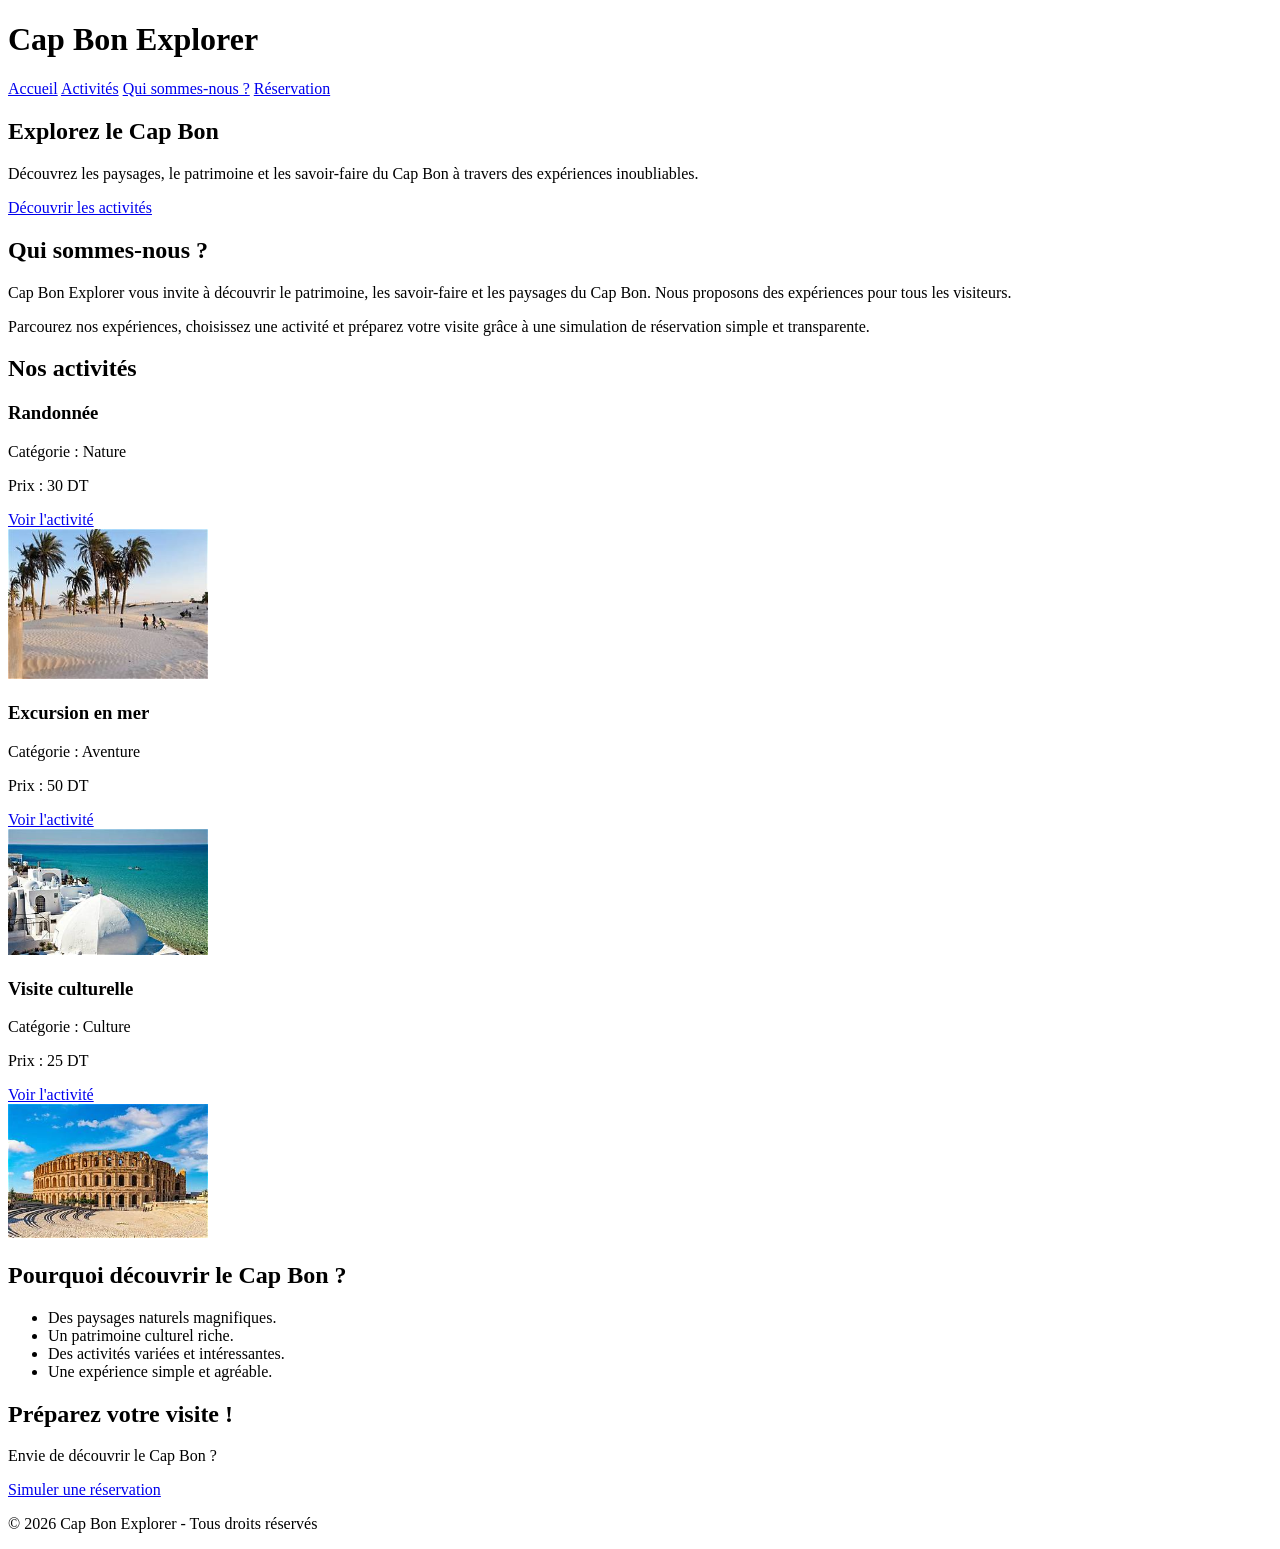
==== index.html @ 195fa639 "Premiere version du TP Bootstrap 5" ====
<!DOCTYPE html>
<html lang="en">
  <head>
    <meta charset="UTF-8" />
    <meta http-equiv="X-UA-Compatible" content="IE=edge" />
    <meta name="viewport" content="width=device-width, initial-scale=1.0" />
    <title>Cap Bon Explorer</title>
  </head>
  <body>
    <header>
      <h1>Cap Bon Explorer</h1>

      <nav>
        <a href="index.html">Accueil</a>
        <a href="#activites">Activités</a>
        <a href="#apropos">Qui sommes-nous ?</a>
        <a href="reservation.html">Réservation</a>
      </nav>
    </header>
    <section>
      <h2>Explorez le Cap Bon</h2>

      <p>
        Découvrez les paysages, le patrimoine et les savoir-faire du Cap Bon à
        travers des expériences inoubliables.
      </p>

      <a href="#activites">Découvrir les activités</a>
    </section>
    <section id="apropos">
      <h2>Qui sommes-nous ?</h2>

      <p>
        Cap Bon Explorer vous invite à découvrir le patrimoine, les savoir-faire
        et les paysages du Cap Bon. Nous proposons des expériences pour tous les
        visiteurs.
      </p>

      <p>
        Parcourez nos expériences, choisissez une activité et préparez votre
        visite grâce à une simulation de réservation simple et transparente.
      </p>
    </section>
    <section id="activites">
      <h2>Nos activités</h2>

      <div>
        <h3>Randonnée</h3>
        <p>Catégorie : Nature</p>
        <p>Prix : 30 DT</p>
        <a href="reservation.html">Voir l'activité</a>
      </div>

      <div>
        <img src="image5.jpg" alt="" width="200" />
        <h3>Excursion en mer</h3>
        <p>Catégorie : Aventure</p>
        <p>Prix : 50 DT</p>
        <a href="reservation.html">Voir l'activité</a>
      </div>

      <div>
        <img src="image1.jpg" alt="" width="200" />
        <h3>Visite culturelle</h3>
        <p>Catégorie : Culture</p>
        <p>Prix : 25 DT</p>
        <a href="reservation.html">Voir l'activité</a><br>
        <img src="image4.jpg" alt="" width="200" />
      </div>
    </section>
    <section>
      <h2>Pourquoi découvrir le Cap Bon ?</h2>

      <ul>
        <li>Des paysages naturels magnifiques.</li>
        <li>Un patrimoine culturel riche.</li>
        <li>Des activités variées et intéressantes.</li>
        <li>Une expérience simple et agréable.</li>
      </ul>
    </section>
    <section>
      <h2>Préparez votre visite !</h2>

      <p>Envie de découvrir le Cap Bon ?</p>

      <a href="reservation.html">Simuler une réservation</a>
    </section>
    <footer>
      <p>© 2026 Cap Bon Explorer - Tous droits réservés</p>
    </footer>
  </body>
</html>
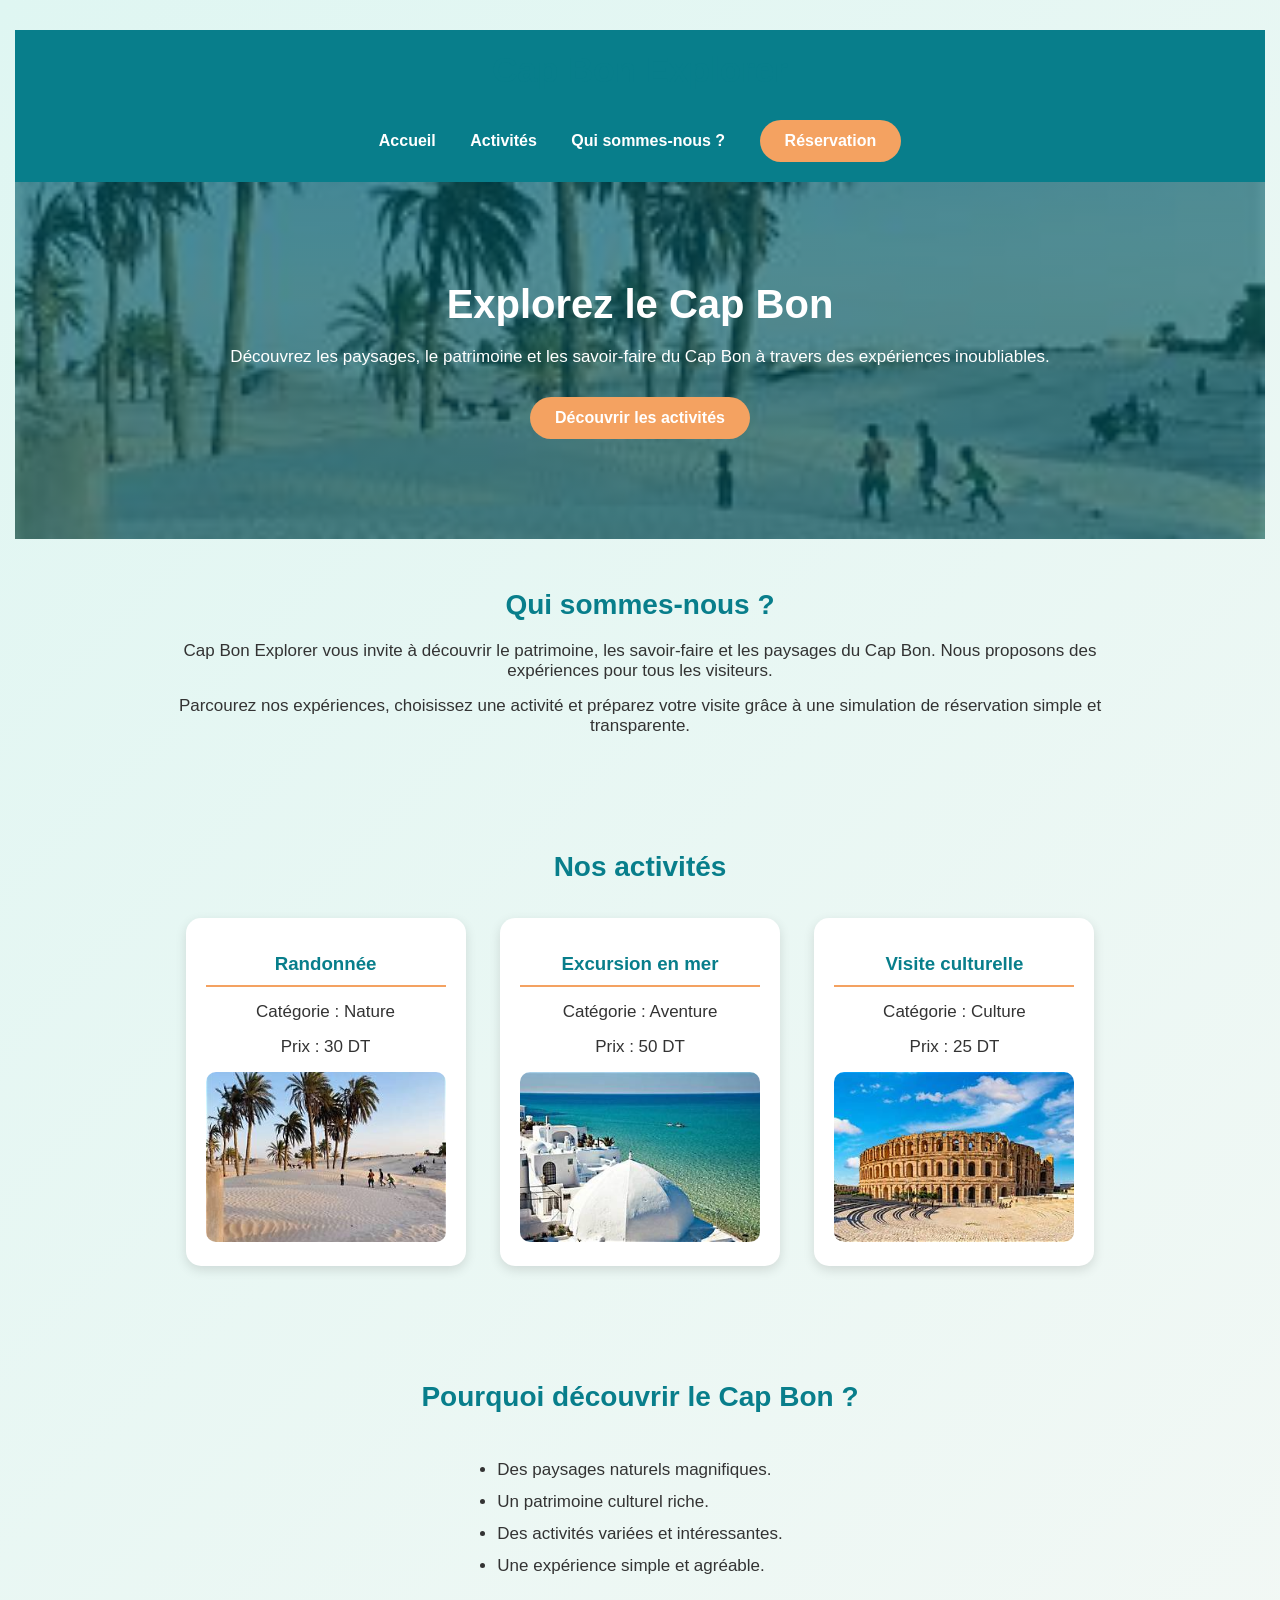
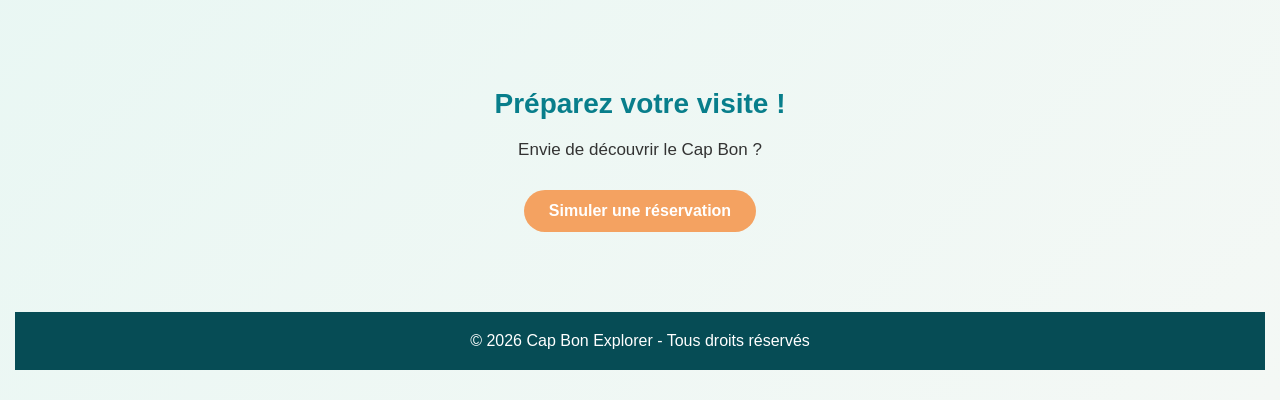
==== commit 1c01ccbb: "final push" ====
--- a/index.html
+++ b/index.html
@@ -5,6 +5,7 @@
     <meta http-equiv="X-UA-Compatible" content="IE=edge" />
     <meta name="viewport" content="width=device-width, initial-scale=1.0" />
     <title>Cap Bon Explorer</title>
+    <link rel="stylesheet" href="style.css" />
   </head>
   <body>
     <header>
@@ -48,23 +49,20 @@
         <h3>Randonnée</h3>
         <p>Catégorie : Nature</p>
         <p>Prix : 30 DT</p>
-        <a href="reservation.html">Voir l'activité</a>
+        <img src="image5.jpg" alt="" width="200" />
       </div>
 
       <div>
-        <img src="image5.jpg" alt="" width="200" />
         <h3>Excursion en mer</h3>
         <p>Catégorie : Aventure</p>
         <p>Prix : 50 DT</p>
-        <a href="reservation.html">Voir l'activité</a>
+        <img src="image1.jpg" alt="" width="200" />
       </div>
 
       <div>
-        <img src="image1.jpg" alt="" width="200" />
         <h3>Visite culturelle</h3>
         <p>Catégorie : Culture</p>
         <p>Prix : 25 DT</p>
-        <a href="reservation.html">Voir l'activité</a><br>
         <img src="image4.jpg" alt="" width="200" />
       </div>
     </section>
--- a/style.css
+++ b/style.css
@@ -0,0 +1,307 @@
+
+header {
+    background-color: #087e8b;
+    color: white;
+    padding: 20px;
+    text-align: center;
+}
+
+header h1 {
+    font-size: 35px;
+    margin-bottom: 15px;
+}
+
+/* MENU */
+nav {
+    margin-top: 15px;
+}
+
+nav a {
+    color: white;
+    text-decoration: none;
+    margin: 0 15px;
+    font-weight: bold;
+    transition: 0.3s;
+}
+
+nav a:hover {
+    color: #ffd166;
+}
+section {
+    padding: 50px 10%;
+    text-align: center;
+}
+
+section h2 {
+    color: #087e8b;
+    font-size: 28px;
+    margin-bottom: 20px;
+}
+
+section p {
+    font-size: 17px;
+    margin-bottom: 15px;
+}
+
+section:first-of-type {
+    background: linear-gradient(
+        rgba(0, 90, 100, 0.65),
+        rgba(0, 90, 100, 0.65)
+    ),
+    url("image5.jpg");
+
+    background-size: cover;
+    background-position: center;
+    color: white;
+    padding: 100px 10%;
+}
+
+section:first-of-type h2 {
+    color: white;
+    font-size: 40px;
+}
+
+a[href="reservation.html"],
+section:first-of-type a {
+    display: inline-block;
+    background-color: #f4a261;
+    color: white;
+    padding: 12px 25px;
+    border-radius: 25px;
+    text-decoration: none;
+    font-weight: bold;
+    margin-top: 15px;
+    transition: 0.3s;
+}
+
+a[href="reservation.html"]:hover,
+section:first-of-type a:hover {
+    background-color: #e76f51;
+    transform: scale(1.05);
+}
+
+/* ACTIVITES */
+#activites div {
+    display: inline-block;
+    background-color: white;
+    width: 280px;
+    margin: 15px;
+    padding: 20px;
+    border-radius: 15px;
+    box-shadow: 0 4px 12px rgba(0, 0, 0, 0.12);
+    transition: 0.3s;
+    vertical-align: top;
+}
+
+#activites div:hover {
+    transform: translateY(-8px);
+}
+
+#activites h3 {
+    color: #087e8b;
+    margin: 15px 0;
+}
+
+#activites img {
+    width: 100%;
+    height: 170px;
+    object-fit: cover;
+    border-radius: 10px;
+}
+ul {
+    display: inline-block;
+    text-align: left;
+    margin-top: 15px;
+}
+
+li {
+    margin: 12px 0;
+    font-size: 17px;
+}
+footer {
+    background-color: #064c55;
+    color: white;
+    text-align: center;
+    padding: 20px;
+    margin-top: 30px;
+}
+@media (max-width: 600px) {
+    header h1 {
+        font-size: 26px;
+    }
+
+    nav a {
+        display: block;
+        margin: 10px;
+    }
+
+    section {
+        padding: 35px 5%;
+    }
+
+    section:first-of-type h2 {
+        font-size: 30px;
+    }
+
+    #activites div {
+        width: 90%;
+    }
+}
+
+/* GENERAL */
+* {
+    margin: 0;
+    padding: 0;
+    box-sizing: border-box;
+}
+
+body {
+    font-family: Arial, sans-serif;
+    background: linear-gradient(135deg, #dff6f2, #f4f8f5);
+    color: #333;
+    padding: 30px 15px;
+}
+
+.container {
+    max-width: 750px;
+    margin: 30px auto;
+    background-color: white;
+    padding: 35px;
+    border-radius: 18px;
+    box-shadow: 0 5px 25px rgba(0, 0, 0, 0.12);
+}
+h1 {
+    color: #087e8b;
+    font-size: 32px;
+    text-align: center;
+    margin-bottom: 30px;
+}
+h3 {
+    color: #087e8b;
+    border-bottom: 2px solid #f4a261;
+    padding-bottom: 10px;
+    margin-top: 25px;
+    margin-bottom: 20px;
+}
+
+h4 {
+    color: #087e8b;
+    font-size: 23px;
+    margin-top: 15px;
+}
+
+label {
+    display: block;
+    font-weight: bold;
+    margin-top: 15px;
+    margin-bottom: 7px;
+    color: #444;
+}
+
+.form-control {
+    width: 100%;
+    padding: 12px;
+    border: 1px solid #ccc;
+    border-radius: 8px;
+    font-size: 15px;
+    background-color: #fafafa;
+    transition: 0.3s;
+}
+
+.form-control:focus {
+    outline: none;
+    border-color: #087e8b;
+    box-shadow: 0 0 5px rgba(8, 126, 139, 0.3);
+    background-color: white;
+}
+
+textarea.form-control {
+    height: 100px;
+    resize: vertical;
+}
+
+input[type="checkbox"] {
+    accent-color: #087e8b;
+    width: 17px;
+    height: 17px;
+    margin-top: 20px;
+    cursor: pointer;
+}
+
+input[type="checkbox"] + label {
+    display: inline;
+    font-weight: normal;
+    margin-left: 5px;
+}
+
+button {
+    padding: 12px 20px;
+    border: none;
+    border-radius: 8px;
+    color: white;
+    font-size: 14px;
+    font-weight: bold;
+    cursor: pointer;
+    margin: 8px 5px 0 0;
+    transition: 0.3s;
+}
+
+.btn-primary {
+    background-color: #087e8b;
+}
+
+.btn-success {
+    background-color: #2a9d65;
+}
+
+.btn-danger {
+    background-color: #e76f51;
+}
+
+button:hover {
+    opacity: 0.85;
+    transform: translateY(-2px);
+}
+.text-danger {
+    color: #dc3545;
+    font-weight: bold;
+    margin-top: 15px;
+}
+.alert-info {
+    background-color: #e3f5f5;
+    border-left: 5px solid #087e8b;
+    padding: 25px;
+    border-radius: 10px;
+    margin-top: 20px;
+}
+
+.alert-info h3 {
+    margin-top: 0;
+}
+
+.alert-info p {
+    margin: 12px 0;
+    font-size: 16px;
+}
+
+#total {
+    color: #e76f51;
+    font-size: 25px;
+    font-weight: bold;
+}
+
+@media (max-width: 600px) {
+    .container {
+        padding: 20px;
+        margin: 10px auto;
+    }
+
+    h1 {
+        font-size: 25px;
+    }
+
+    button {
+        width: 100%;
+        margin: 8px 0;
+    }
+}
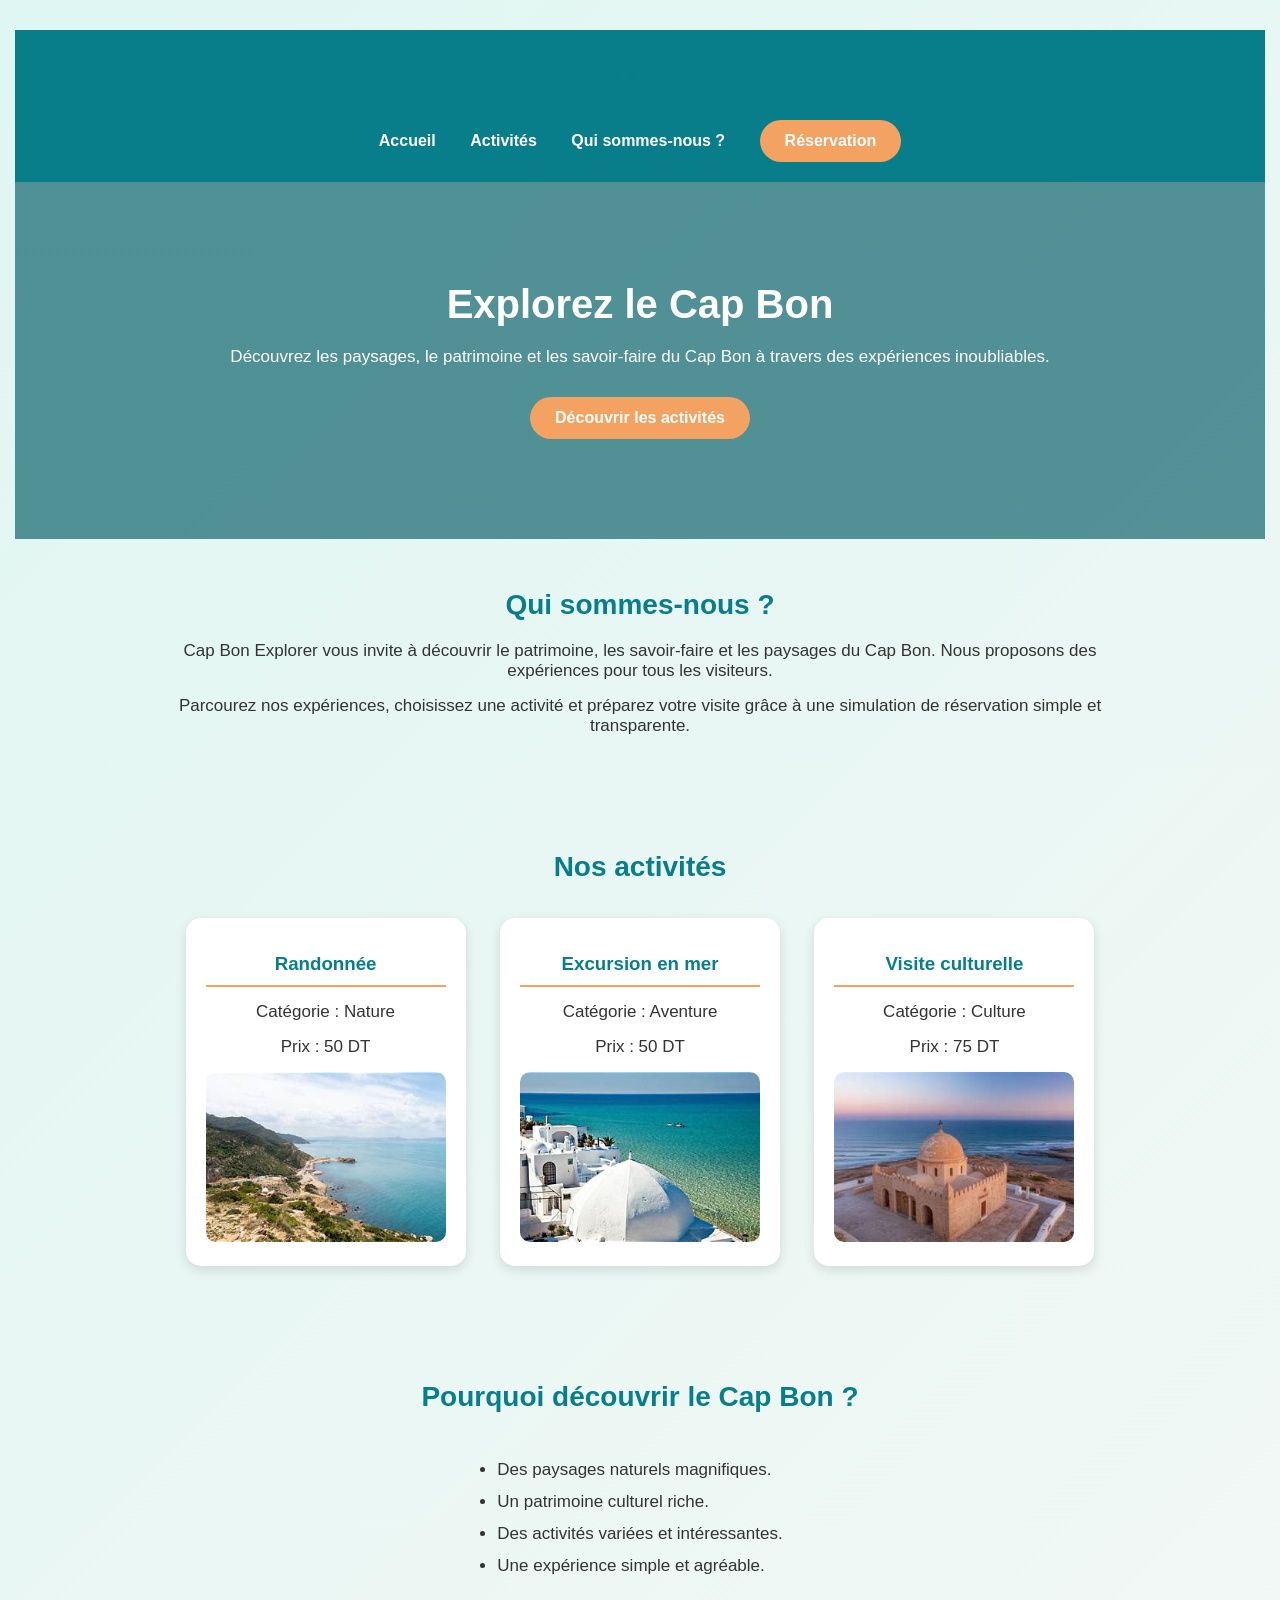
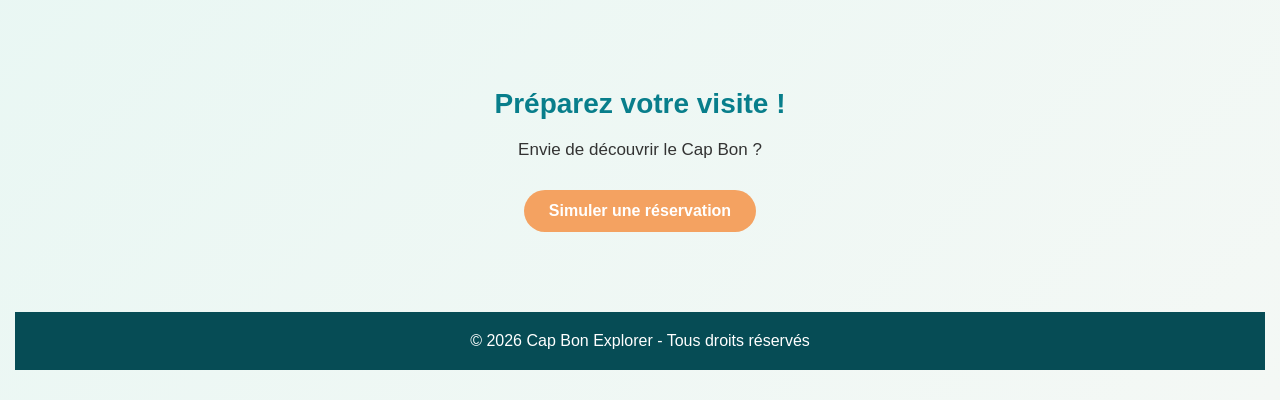
==== commit d62f0c55: "final push" ====
--- a/index.html
+++ b/index.html
@@ -48,8 +48,8 @@
       <div>
         <h3>Randonnée</h3>
         <p>Catégorie : Nature</p>
-        <p>Prix : 30 DT</p>
-        <img src="image5.jpg" alt="" width="200" />
+        <p>Prix : 50 DT</p>
+        <img src="image55.jpg" alt="" width="200" />
       </div>
 
       <div>
@@ -62,8 +62,8 @@
       <div>
         <h3>Visite culturelle</h3>
         <p>Catégorie : Culture</p>
-        <p>Prix : 25 DT</p>
-        <img src="image4.jpg" alt="" width="200" />
+        <p>Prix : 75 DT</p>
+        <img src="image7.jpg" alt="" width="200" />
       </div>
     </section>
     <section>
